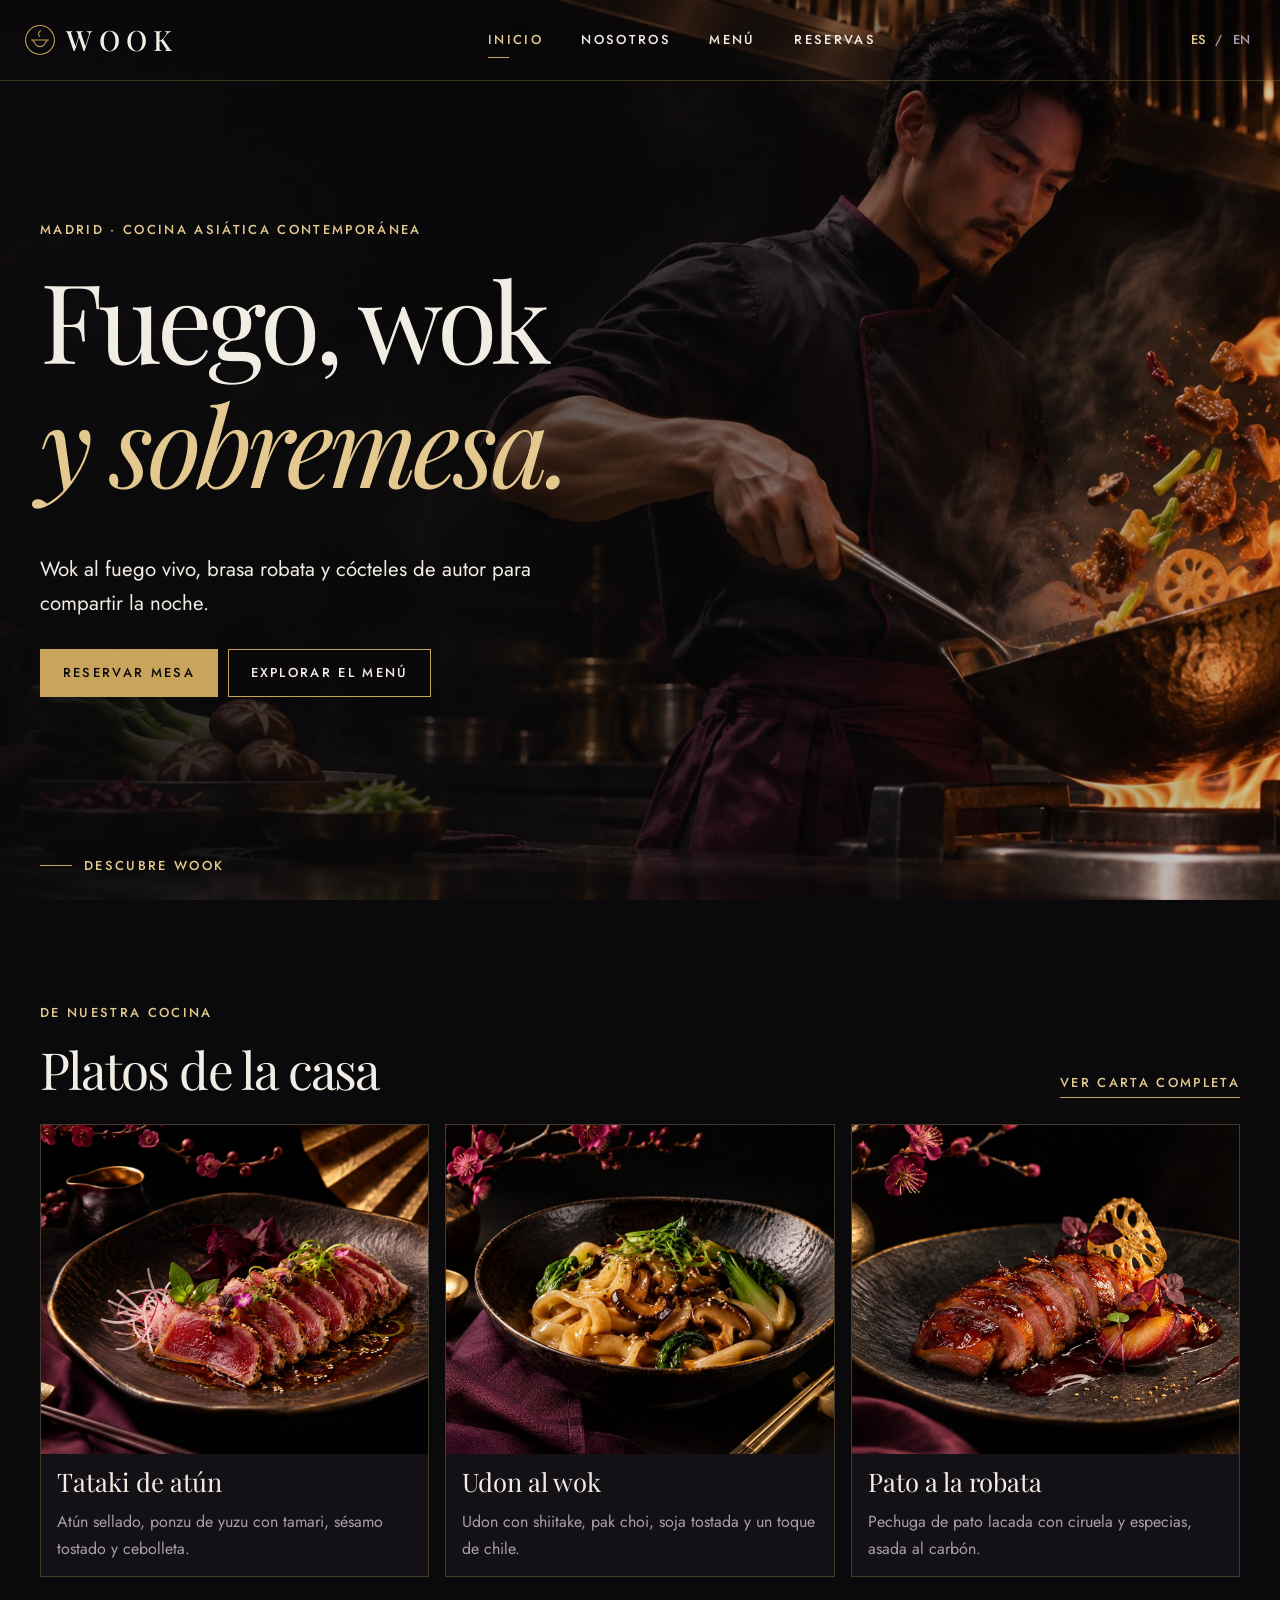
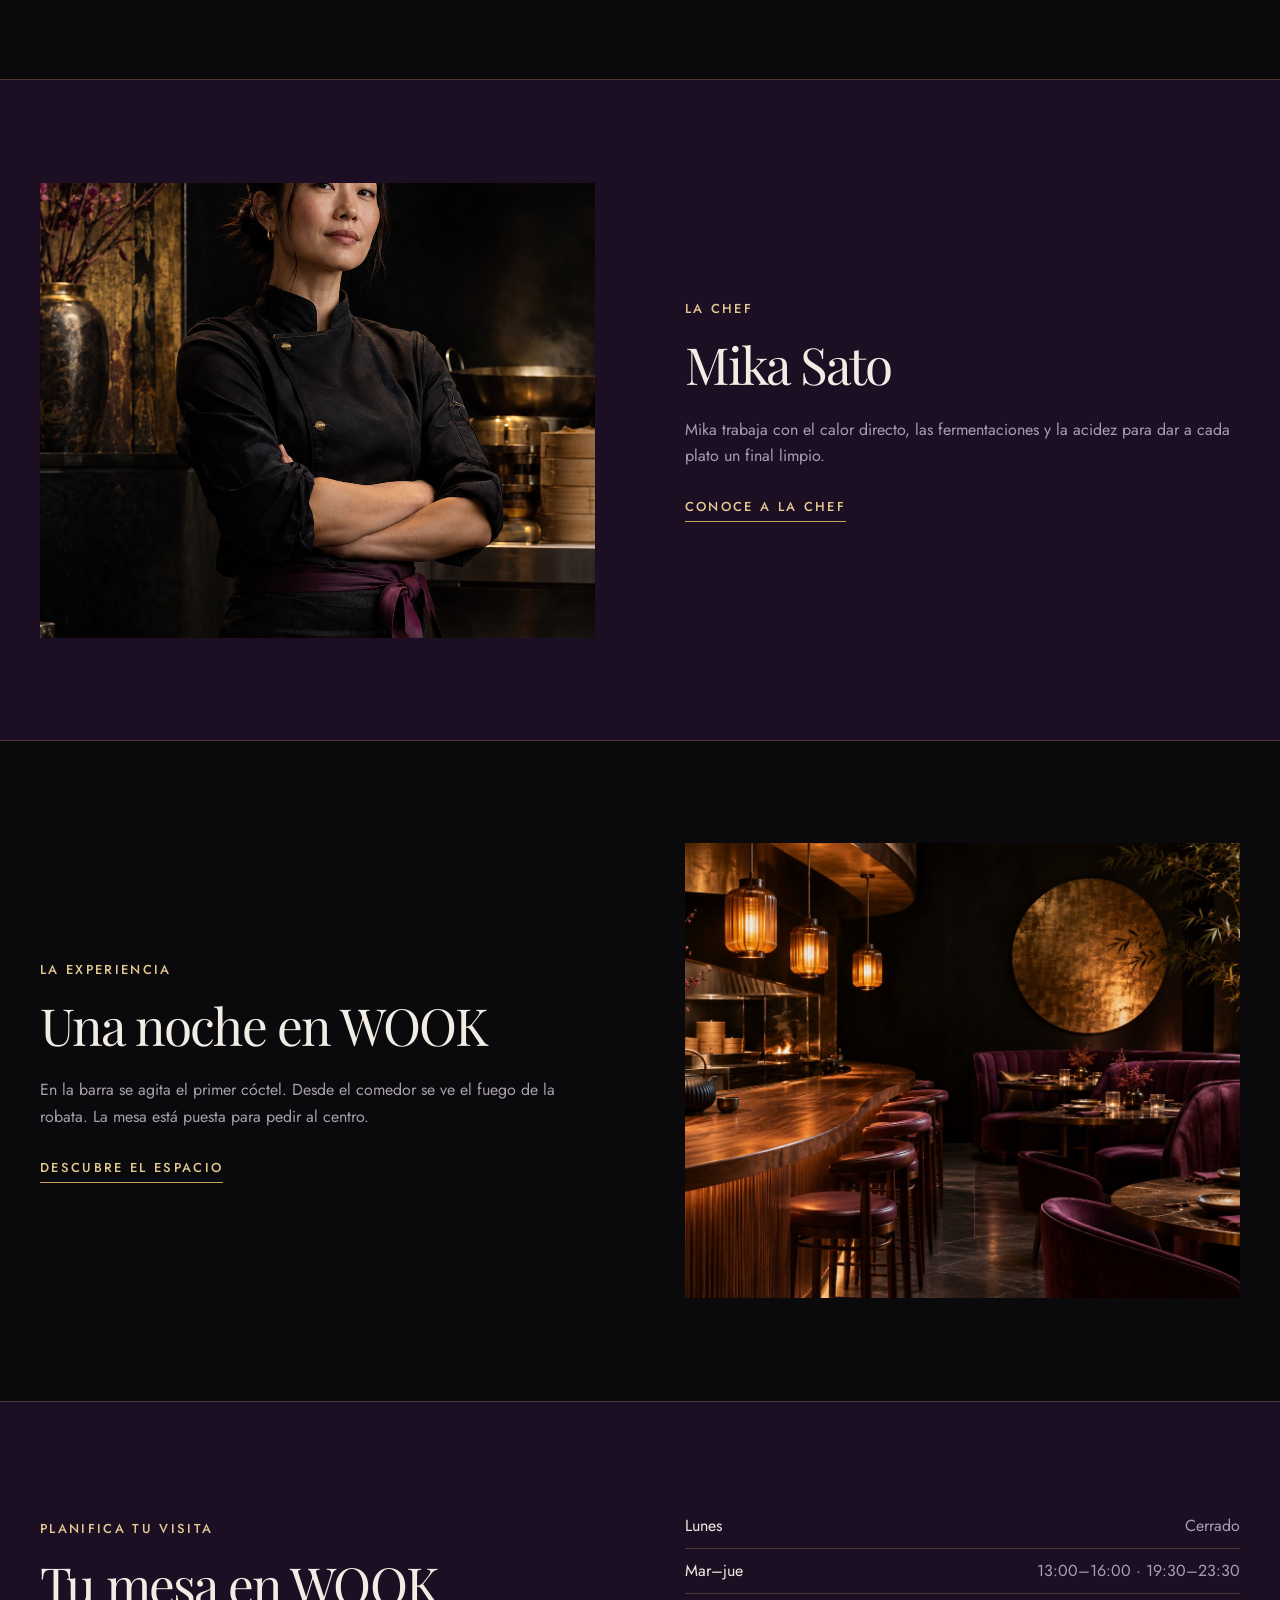
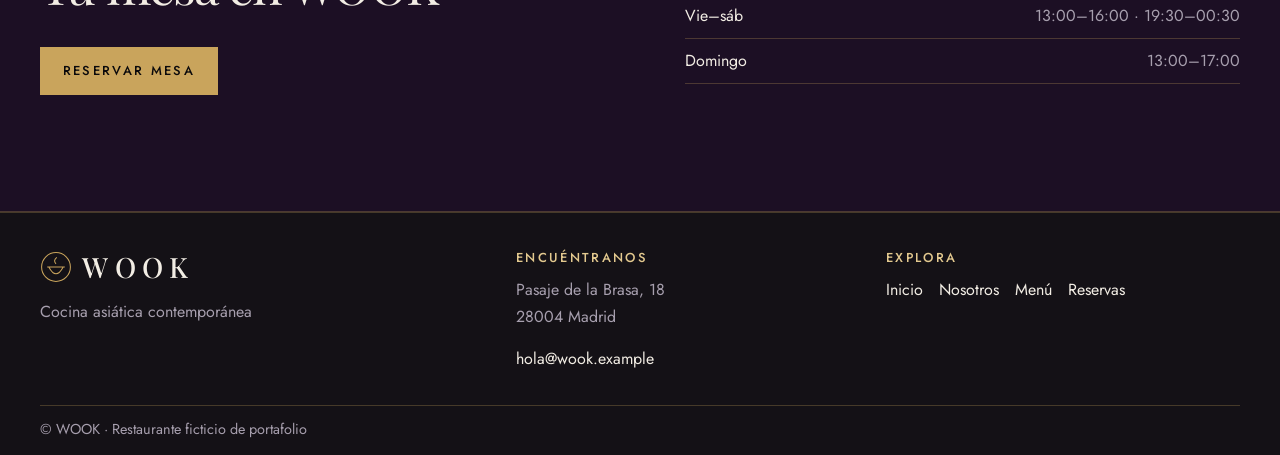
==== index.html @ 29e49cdd "Primera versión del sitio WOOK Co-Authored-By: Claude Opus 5.5 <noreply@anthropic.com>" ====
<!doctype html>
<html lang="es">
<head>
<meta charset="utf-8">
<meta name="viewport" content="width=device-width, initial-scale=1">
<title>WOOK | Cocina asiática contemporánea</title>
<meta name="description" content="Cocina asiática contemporánea de autor en Madrid. Wok, brasa y cócteles.">
<meta name="description-en" content="Contemporary Asian dining in Madrid. Live-fire wok, robata and signature cocktails.">
<meta name="title-en" content="WOOK | Contemporary Asian Dining">
<link rel="stylesheet" href="https://fonts.googleapis.com/css2?family=Jost:wght@300;400;500&family=Playfair+Display:ital,wght@0,400;0,500;1,400&display=swap">
<link rel="stylesheet" href="css/styles.css">
<script defer src="js/i18n.js"></script>
<script defer src="js/menu-data.js"></script>
<script defer src="js/main.js"></script>

</head>
<body class="page-index">
<a href="#main" class="skip-link" data-en="Skip to content">Saltar al contenido</a>
<header class="site-header"><div class="header-inner"><a class="brand" href="index.html" aria-label="WOOK — Inicio" data-en-aria-label="WOOK — Home"><svg viewBox="0 0 40 40" aria-hidden="true"><circle cx="20" cy="20" r="18"/><path d="M9 20h22m-20 0q9 17 18 0m-9-4q-4-4 1-8"/></svg>WOOK</a>
<button type="button" class="nav-toggle" aria-controls="main-nav" aria-expanded="false" data-en="Menu">Menú</button>
<nav id="main-nav" aria-label="Navegación principal" data-en-aria-label="Main navigation"><a href="index.html" aria-current="page" data-en="Home">Inicio</a><a href="nosotros.html" data-en="About">Nosotros</a><a href="menu.html" data-en="Menu">Menú</a><a href="reservas.html" data-en="Reservations">Reservas</a></nav>
<div class="lang" role="group" aria-label="Idioma" data-en-aria-label="Language"><button type="button" data-lang="es" aria-label="Español">ES</button><span aria-hidden="true">/</span><button type="button" data-lang="en" aria-label="English">EN</button></div>
</div></header>
<main id="main"><section class="hero">
<img class="hero-image" src="assets/img/hero.jpg" alt="Llamas sobre un wok en una cocina oscura" data-en-alt="Flames rising from a wok in a dark kitchen" fetchpriority="high">
<div class="wrap hero-inner"><p class="eyebrow" data-en="Madrid · Contemporary Asian dining">Madrid · Cocina asiática contemporánea</p>
<h1><span data-en="Fire, wok">Fuego, wok</span><br><em><span data-en="and a night to linger.">y sobremesa.</span></em></h1>
<p class="lede" data-en="Live-fire wok cooking, robata charcoal and signature cocktails for a night worth sharing.">Wok al fuego vivo, brasa robata y cócteles de autor para compartir la noche.</p>
<div class="actions"><a href="reservas.html" class="button" data-en="Book a table">Reservar mesa</a><a href="menu.html" class="button outline" data-en="Explore the menu">Explorar el menú</a></div>
</div><div class="wrap hero-bottom"><span aria-hidden="true"></span><a href="#firma" class="" data-en="Discover WOOK">Descubre WOOK</a></div></section>
<section id="firma" class="wrap section"><div class="section-heading reveal"><div><p class="eyebrow" data-en="From our kitchen">De nuestra cocina</p><h2 data-en="Signature dishes">Platos de la casa</h2></div><a href="menu.html" class="text-link" data-en="View the full menu">Ver carta completa</a></div>
<div id="signatures" class="cards"><article><img src="assets/img/atun.jpg" alt="Tataki de atún" data-en-alt="Tuna tataki" loading="lazy"><h3 data-en="Tuna tataki">Tataki de atún</h3></article><article><img src="assets/img/wok.jpg" alt="Udon al wok" data-en-alt="Wok-fried udon" loading="lazy"><h3 data-en="Wok-fried udon">Udon al wok</h3></article><article><img src="assets/img/pato.jpg" alt="Pato a la robata" data-en-alt="Robata duck" loading="lazy"><h3 data-en="Robata duck">Pato a la robata</h3></article></div></section>
<section class="band plum"><div class="wrap split reveal"><img src="assets/img/chef.jpg" alt="La chef Mika Sato en su cocina" data-en-alt="Chef Mika Sato in her kitchen" loading="lazy"><div><p class="eyebrow" data-en="The chef">La chef</p><h2 data-en="Mika Sato">Mika Sato</h2><p data-en="Mika works with direct heat, fermentation and acidity to give each dish a clean finish.">Mika trabaja con el calor directo, las fermentaciones y la acidez para dar a cada plato un final limpio.</p><a href="nosotros.html#chef" class="text-link" data-en="Meet the chef">Conoce a la chef</a></div></div></section>
<section class="band reverse"><div class="wrap split reveal"><img src="assets/img/interior.jpg" alt="Comedor WOOK iluminado en tonos ámbar" data-en-alt="WOOK dining room in amber light" loading="lazy"><div><p class="eyebrow" data-en="The experience">La experiencia</p><h2 data-en="An evening at WOOK">Una noche en WOOK</h2><p data-en="The first cocktails are shaken at the bar. From the dining room you can see the robata fire. The table is set for sharing.">En la barra se agita el primer cóctel. Desde el comedor se ve el fuego de la robata. La mesa está puesta para pedir al centro.</p><a href="nosotros.html#espacio" class="text-link" data-en="Explore the space">Descubre el espacio</a></div></div></section>
<section class="band plum visit-band"><div class="wrap split reveal"><div><p class="eyebrow" data-en="Plan your visit">Planifica tu visita</p><h2 data-en="Your table at WOOK">Tu mesa en WOOK</h2><a href="reservas.html" class="button" data-en="Book a table">Reservar mesa</a></div><dl class="hours"><div><dt data-en="Monday">Lunes</dt><dd data-en="Closed">Cerrado</dd></div><div><dt data-en="Tue–Thu">Mar–jue</dt><dd>13:00–16:00 · 19:30–23:30</dd></div><div><dt data-en="Fri–Sat">Vie–sáb</dt><dd>13:00–16:00 · 19:30–00:30</dd></div><div><dt data-en="Sunday">Domingo</dt><dd>13:00–17:00</dd></div></dl></div></section></main>
<footer><div class="wrap footer-grid"><div><a class="brand" href="index.html" aria-label="WOOK — Inicio" data-en-aria-label="WOOK — Home"><svg viewBox="0 0 40 40" aria-hidden="true"><circle cx="20" cy="20" r="18"/><path d="M9 20h22m-20 0q9 17 18 0m-9-4q-4-4 1-8"/></svg>WOOK</a><p data-en="Contemporary Asian dining">Cocina asiática contemporánea</p></div><div><h2 data-en="Find us">Encuéntranos</h2><p>Pasaje de la Brasa, 18<br>28004 Madrid</p><a href="mailto:hola@wook.example">hola@wook.example</a></div><div><h2 data-en="Explore">Explora</h2><nav aria-label="Enlaces del pie" data-en-aria-label="Footer links"><a href="index.html" data-en="Home">Inicio</a><a href="nosotros.html" data-en="About">Nosotros</a><a href="menu.html" data-en="Menu">Menú</a><a href="reservas.html" data-en="Reservations">Reservas</a></nav></div></div><div class="wrap footer-note"><span data-en="© WOOK · Fictional restaurant portfolio">© WOOK · Restaurante ficticio de portafolio</span></div></footer>
</body>
</html>
---- css/styles.css ----
:root {
  --black: #0A090B; --ink: #141116; --plum: #2B1636; --plum-deep: #1C0F24;
  --gold: #C9A45C; --gold-soft: #E3C98F; --ivory: #F2EDE4; --muted: #A79FAE;
  --line: rgba(201,164,92,.28); --header: 80px;
  --display: "Playfair Display", Georgia, serif; --body: Jost, system-ui, sans-serif;
}
*, *::before, *::after { box-sizing: border-box; }
html { scroll-padding-top: calc(var(--header) + 1rem); }
body { margin: 0; background: var(--black); color: var(--ivory); font: 400 1rem/1.65 var(--body); }
h1,h2,h3 { font: 400 1em/1.12 var(--display); margin: 0 0 .45em; }
h1 { font-size: clamp(3rem, 8vw, 7rem); letter-spacing: -.045em; }
h2 { font-size: clamp(2rem, 4vw, 3.7rem); letter-spacing: -.035em; }
h3 { font-size: clamp(1.3rem, 2vw, 1.8rem); }
p { margin: 0 0 1rem; color: var(--muted); }
a { color: inherit; text-decoration: none; }
a:hover { color: var(--gold-soft); }
button, input, select, textarea { font: inherit; }
button { cursor: pointer; }
button:disabled { cursor: default; }
:focus-visible { outline: 2px solid var(--gold-soft); outline-offset: 4px; }
img, svg { display: block; max-width: 100%; }
img { width: 100%; object-fit: cover; }
[hidden] { display: none !important; }
.wrap { width: min(100% - 3rem, 1200px); margin-inline: auto; }
.section, .band { padding-block: clamp(3.25rem, 8vw, 7rem); }
.plum { background: var(--plum-deep); border-block: 1px solid var(--line); }
.eyebrow, .button, .text-link, .hero-bottom, .site-header nav, .nav-toggle, .lang, .menu-nav, footer h2 {
  font-family: var(--body); font-size: .81rem; font-weight: 500; letter-spacing: .18em; text-transform: uppercase;
}
.eyebrow { color: var(--gold-soft); margin-bottom: 1.05rem; }
.lede { max-width: 34rem; font-size: clamp(1.06rem, 2vw, 1.28rem); }
.small { font-size: .85rem; }
.skip-link { position: fixed; top: .5rem; left: .5rem; z-index: 20; background: var(--black); padding: .5rem 1rem; transform: translateY(-150%); }
.skip-link:focus { transform: none; }
.site-header { position: fixed; inset: 0 0 auto; z-index: 10; border-bottom: 1px solid var(--line); background: var(--black); transition: background .25s; }
.page-index .site-header:not(.scrolled):not(.nav-open) { background: rgba(10,9,11,.18); }
.header-inner { width: min(100% - 3rem, 1320px); min-height: var(--header); margin: auto; display: flex; align-items: center; justify-content: space-between; gap: 1rem; }
.brand { font: 500 1.75rem/1 var(--display); letter-spacing: .22em; display: inline-flex; align-items: center; gap: .65rem; white-space: nowrap; }
.brand svg { width: 2rem; height: 2rem; fill: none; stroke: var(--gold); stroke-width: 1.3; }
.site-header nav { display: flex; gap: clamp(1rem, 3vw, 2.8rem); }
.site-header nav a { color: var(--ivory); position: relative; }
.site-header nav a:hover, .site-header nav a[aria-current] { color: var(--gold-soft); }
.site-header nav a[aria-current]::after { content: ""; position: absolute; bottom: -.45rem; left: 0; width: 1.3rem; border-bottom: 1px solid var(--gold); }
.lang { display: flex; align-items: center; gap: .2rem; color: var(--muted); }
.lang button, .nav-toggle { border: 0; padding: .35rem; background: transparent; color: var(--muted); }
.lang button[aria-pressed=true], .nav-toggle { color: var(--gold-soft); }
.nav-toggle { display: none; }
.button { display: inline-flex; justify-content: center; align-items: center; text-align: center; min-height: 48px; padding: .75rem 1.35rem; border: 1px solid var(--gold); background: var(--gold); color: var(--black); }
.button:hover { background: var(--gold-soft); color: var(--black); }
.button.outline { color: var(--ivory); background: rgba(10,9,11,.32); }
.button.outline:hover { color: var(--black); background: var(--gold-soft); }
.text-link { display: inline-block; padding-bottom: .25rem; border-bottom: 1px solid var(--gold); color: var(--gold-soft); }
.hero { min-height: 100vh; min-height: 100svh; position: relative; display: grid; align-items: center; isolation: isolate; padding-block: calc(var(--header) + 2rem) 6rem; background: var(--ink); }
.hero-image, .hero::after { position: absolute; inset: 0; width: 100%; height: 100%; z-index: -2; }
.hero-image { object-position: 65% center; }
.hero::after { content: ""; z-index: -1; background: linear-gradient(90deg, rgba(10,9,11,.92), rgba(10,9,11,.70) 35%, rgba(10,9,11,.18) 100%); }
.hero h1 { font-size: clamp(3.4rem, 8.6vw, 8.2rem); }
.hero em { font-weight: 400; color: var(--gold-soft); }
.hero .lede { color: var(--ivory); }
.actions { display: flex; flex-wrap: wrap; gap: .65rem; margin-top: 1.75rem; }
.hero-bottom { position: absolute; inset: auto 0 1.5rem; display: flex; align-items: center; gap: .75rem; color: var(--gold-soft); }
.hero-bottom span { width: 2rem; border-top: 1px solid var(--gold); }
.section-heading { display: flex; justify-content: space-between; align-items: end; flex-wrap: wrap; gap: 1rem; margin-bottom: 1.65rem; }
.section-heading h2 { margin-bottom: 0; }
.cards { display: grid; grid-template-columns: repeat(3, minmax(0, 1fr)); gap: 1rem; }
.cards article { background: var(--ink); border: 1px solid var(--line); }
.cards img { aspect-ratio: 1.18; }
.cards h3, .cards p { margin: .85rem 1rem; }
.split { display: grid; grid-template-columns: repeat(2, minmax(0, 1fr)); align-items: center; gap: clamp(1.5rem, 7vw, 7rem); }
.split img { aspect-ratio: 1.22; object-position: center 38%; }
.reverse .split img { order: 1; }
.split .text-link, .split .button { margin-top: .65rem; }
.hours { margin: 0 0 1.5rem; }
.hours div { display: flex; justify-content: space-between; flex-wrap: wrap; gap: .25rem 1rem; padding: .55rem 0; border-bottom: 1px solid var(--line); }
.hours dd { margin: 0; color: var(--muted); }
.page-head { text-align: center; padding-block: calc(var(--header) + clamp(3rem, 7vw, 6rem)) clamp(2rem, 5vw, 4.5rem); }
.page-head .lede { margin-inline: auto; }
.ornament { display: inline-block; width: 6rem; border-top: 1px solid var(--line); position: relative; }
.ornament::after { content: ""; position: absolute; top: -4px; left: calc(50% - 4px); width: 8px; height: 8px; border: 1px solid var(--gold); background: var(--black); transform: rotate(45deg); }
.story { max-width: 760px; border-top: 1px solid var(--line); }
.story h3 { margin-top: 1.75rem; }
address { font-style: normal; overflow-wrap: anywhere; }
.map { border: 1px solid var(--line); background: var(--ink); }
.map svg { width: 100%; }
.menu-nav { position: sticky; top: var(--header); z-index: 5; background: var(--ink); border-block: 1px solid var(--line); display: flex; justify-content: safe center; gap: 1.35rem; overflow-x: auto; padding: .85rem 1rem; }
.menu-nav a { flex: none; white-space: nowrap; }
.menu-body section { scroll-margin-top: 3rem; padding-block: 2.2rem; border-top: 1px solid var(--line); }
.menu-body { padding-bottom: 3rem; }
.tasting { display: flex; justify-content: space-between; align-items: center; gap: 1rem; margin-block: 2rem; background: var(--plum); border: 1px solid var(--line); padding: clamp(1.25rem, 4vw, 3rem); }
.tasting-price { white-space: nowrap; text-align: center; color: var(--muted); }
.tasting-price strong { display: block; font: 400 clamp(1.8rem, 5vw, 3rem)/1.2 var(--display); color: var(--gold-soft); }
.menu-grid { display: grid; grid-template-columns: repeat(2, minmax(0, 1fr)); gap: 1rem; }
.dish { background: var(--ink); border: 1px solid var(--line); min-width: 0; }
.dish img { aspect-ratio: 2.35; }
.dish-info { padding: 1rem; }
.dish-top { display: flex; justify-content: space-between; gap: .6rem; align-items: baseline; }
.dish-top strong { color: var(--gold-soft); white-space: nowrap; font-weight: 500; }
.legend, .tags, .times { display: flex; flex-wrap: wrap; gap: .5rem; }
.legend { color: var(--muted); margin-block: 1rem; }
.tag { display: inline-block; font-size: .82rem; border: 1px solid var(--line); padding: .12rem .48rem; color: var(--gold-soft); }
.booking { padding-top: 0; display: grid; grid-template-columns: minmax(0, 1.6fr) minmax(0, 1fr); gap: 1rem; align-items: start; }
.demo, .booking noscript { grid-column: 1 / -1; background: var(--plum); border: 1px solid var(--line); padding: .75rem 1rem; color: var(--gold-soft); }
.booking-form { display: grid; gap: 1rem; }
.panel { padding: clamp(.85rem, 3vw, 1.75rem); background: var(--ink); border: 1px solid var(--line); }
.panel h2 { font-size: clamp(1.5rem, 3vw, 2.5rem); }
.summary { position: sticky; top: calc(var(--header) + 1rem); }
.summary dl { display: grid; grid-template-columns: auto 1fr; gap: .5rem 1rem; }
.summary dd { margin: 0; color: var(--gold-soft); }
.calendar-head { display: grid; grid-template-columns: 2.4rem 1fr 2.4rem; align-items: center; margin-block: .8rem; gap: .5rem; }
.calendar-head h3 { text-align: center; margin: 0; }
.calendar-head button, .day, .time { color: var(--ivory); border: 1px solid var(--line); background: transparent; min-height: 38px; }
.calendar-head button { font-size: 1.45rem; line-height: 1; }
.calendar-head button:disabled { opacity: .45; }
.calendar-row { display: grid; grid-template-columns: repeat(7,minmax(0,1fr)); gap: .25rem; text-align: center; margin-bottom: .25rem; }
.weekday { font-size: .86rem; color: var(--muted); }
.day { width: 100%; padding: 0; line-height: 1; font-variant-numeric: tabular-nums; }
.day[aria-disabled=true] { color: var(--muted); cursor: default; }
.day.closed { text-decoration: line-through; }
.day.full { background: var(--plum); }
.day.outside { color: #87808b; border-color: transparent; }
.day:not([aria-disabled=true]):hover, .time:hover, .calendar-head button:not(:disabled):hover { border-color: var(--gold-soft); }
.day.selected, .time[aria-pressed=true] { background: var(--gold); color: var(--black); }
.time { padding-inline: .58rem; }
.calendar-key { display: inline-flex; align-items: center; gap: .4rem; font-size: .88rem; }
.calendar-key::before { content: ""; width: .7rem; height: .7rem; border: 1px solid var(--line); }
.calendar-key.closed::before { background: linear-gradient(0deg, transparent 40%, var(--muted) 40% 60%, transparent 60%); }
.calendar-key.full::before { background: var(--plum); }
fieldset { margin: 1rem 0; border: 1px solid var(--line); padding: 1rem; min-width: 0; }
/* Legend dentro del recuadro, sin cortar el borde */
fieldset > legend { float: left; width: 100%; padding: 0; margin-bottom: .75rem; }
fieldset > legend + * { clear: both; }
fieldset p { margin: 0; }
label { display: grid; gap: .3rem; margin-top: .8rem; }
input, select, textarea { width: 100%; padding: .55rem .65rem; color: var(--ivory); background: var(--black); color-scheme: dark; border: 1px solid var(--line); border-radius: 0; }
textarea { resize: vertical; }
input::placeholder, textarea::placeholder { color: var(--muted); opacity: 1; }
select { appearance: none; padding-right: 2rem; background: linear-gradient(45deg, transparent 50%, var(--gold) 50%) right 15px center / 5px 5px no-repeat, linear-gradient(135deg, var(--gold) 50%, transparent 50%) right 10px center / 5px 5px no-repeat, var(--black); }
.error, [aria-invalid=true] { border: 1px solid #f5a9a3; }
.error { padding: .6rem .8rem; margin: 0; color: #f5a9a3; }
#confirmation { border-top: 1px solid var(--line); padding-top: 1rem; }
#confirmation strong { color: var(--gold-soft); }
footer { border-top: 1px solid var(--line); background: var(--ink); padding-top: 2.4rem; }
.footer-grid { display: grid; grid-template-columns: 1.3fr 1fr 1fr; gap: 1rem; }
.footer-grid p { margin-top: .45rem; }
.footer-grid nav { display: flex; flex-wrap: wrap; gap: .2rem 1rem; }
footer h2 { color: var(--gold-soft); margin-bottom: .75rem; }
.footer-note { border-top: 1px solid var(--line); margin-top: 2rem; padding-block: .8rem; color: var(--muted); font-size: .9rem; }
.reveal.entered { animation: rise .65s ease-out both; }
@keyframes rise { from { opacity: .6; transform: translateY(12px); } to { opacity: 1; transform: none; } }
@media (max-width: 740px) {
  :root { --header: 66px; }
  .wrap, .header-inner { width: calc(100% - 2rem); }
  .header-inner { gap: .6rem; }
  .brand { font-size: 1.4rem; }
  .brand svg { width: 1.65rem; height: 1.65rem; }
  .site-header nav { flex-wrap: wrap; gap: .5rem 1rem; }
  .js .nav-toggle { display: inline-block; margin-left: auto; }
  .js .site-header nav { display: none; position: absolute; top: 100%; left: 0; right: 0; background: var(--black); padding: 1.25rem 1rem; border-bottom: 1px solid var(--line); }
  .js .site-header.nav-open nav { display: flex; flex-direction: column; }
  .js .site-header.nav-open nav a { padding-block: .35rem; align-self: start; }
  .split, .booking { grid-template-columns: minmax(0, 1fr); }
  .reverse .split img { order: 0; }
  .summary { position: static; }
  .footer-grid { grid-template-columns: 1fr 1fr; }
  .footer-grid > :first-child { grid-column: 1 / -1; }
}
@media (max-width: 510px) {
  .cards, .menu-grid { grid-template-columns: minmax(0, 1fr); }
  .cards img { aspect-ratio: 1.65; }
  .hero::after { background: rgba(10,9,11,.60); }
  .tasting { align-items: flex-start; flex-direction: column; }
  .tasting-price { text-align: left; }
  .footer-grid { grid-template-columns: 1fr; }
  .header-inner:not(.js .header-inner) { flex-wrap: wrap; }
}
@media (prefers-reduced-motion: reduce) {
  *, *::before, *::after { animation: none !important; transition: none !important; }
}
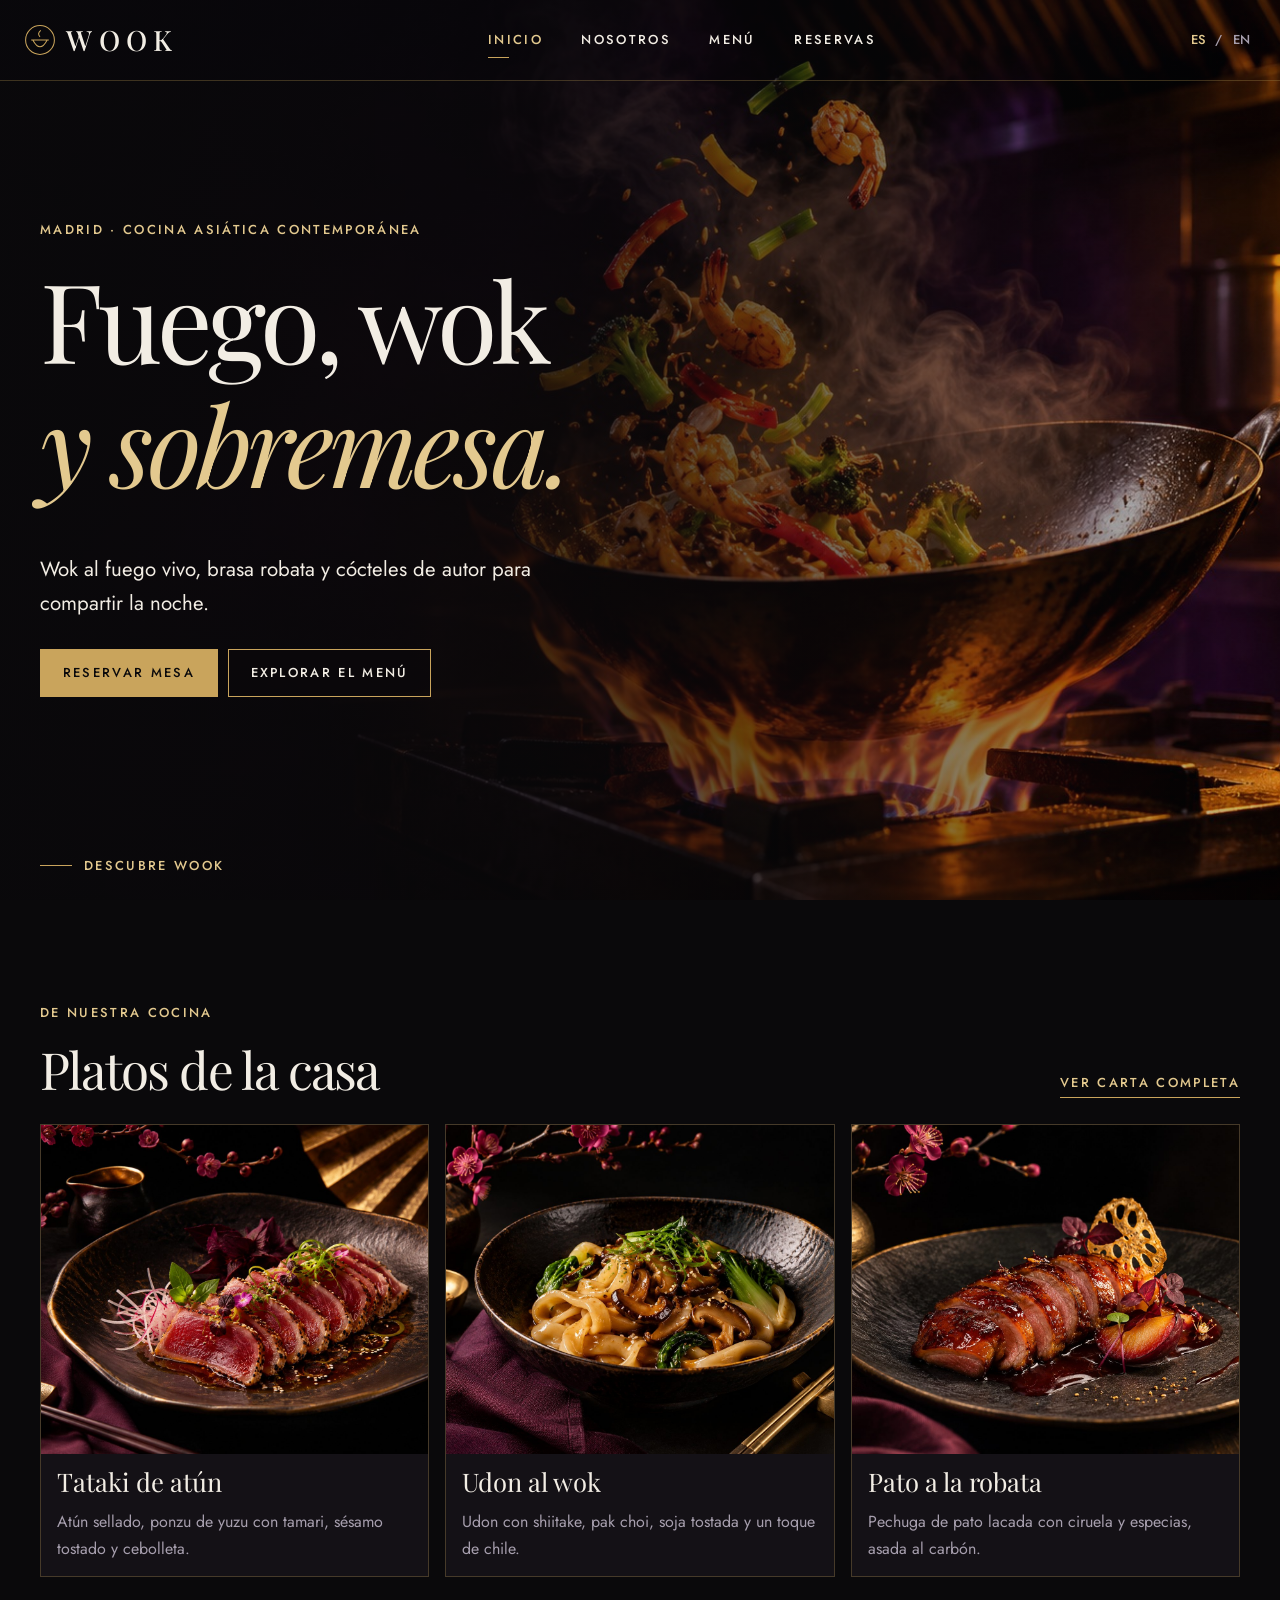
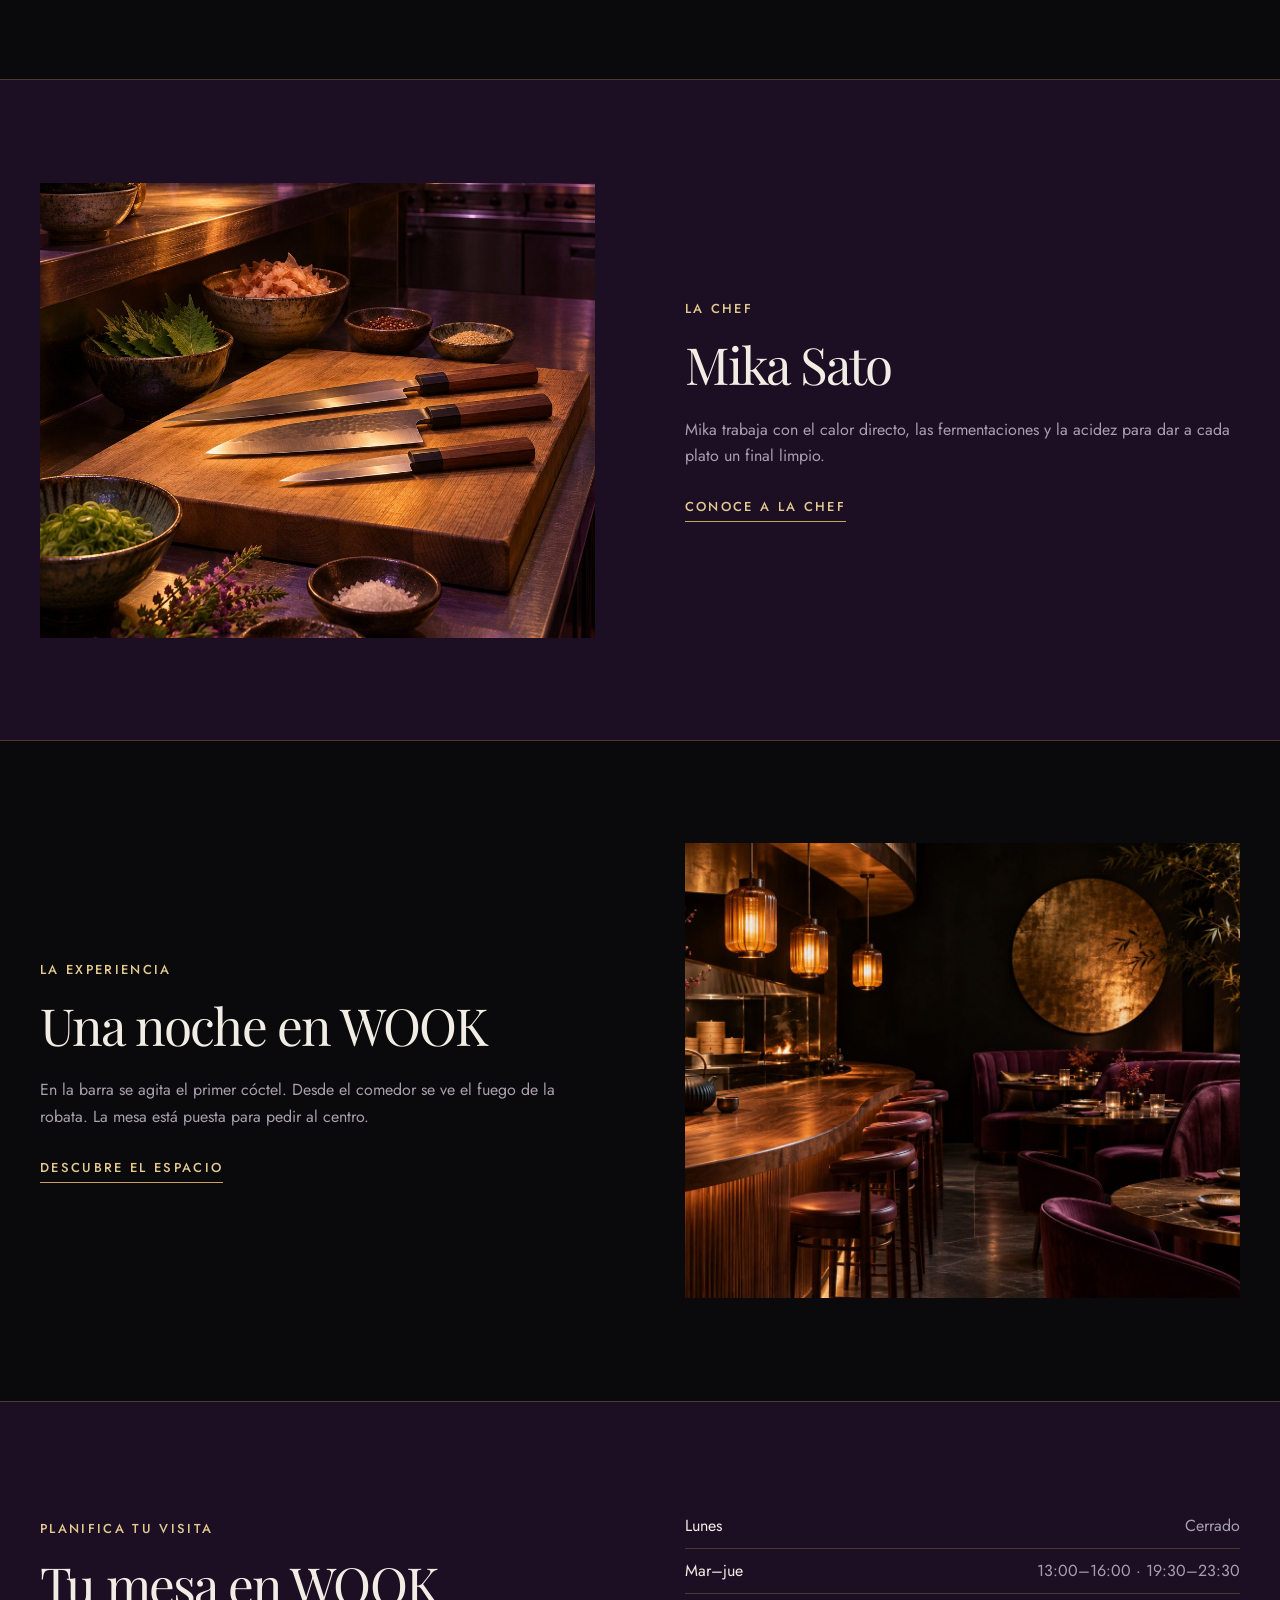
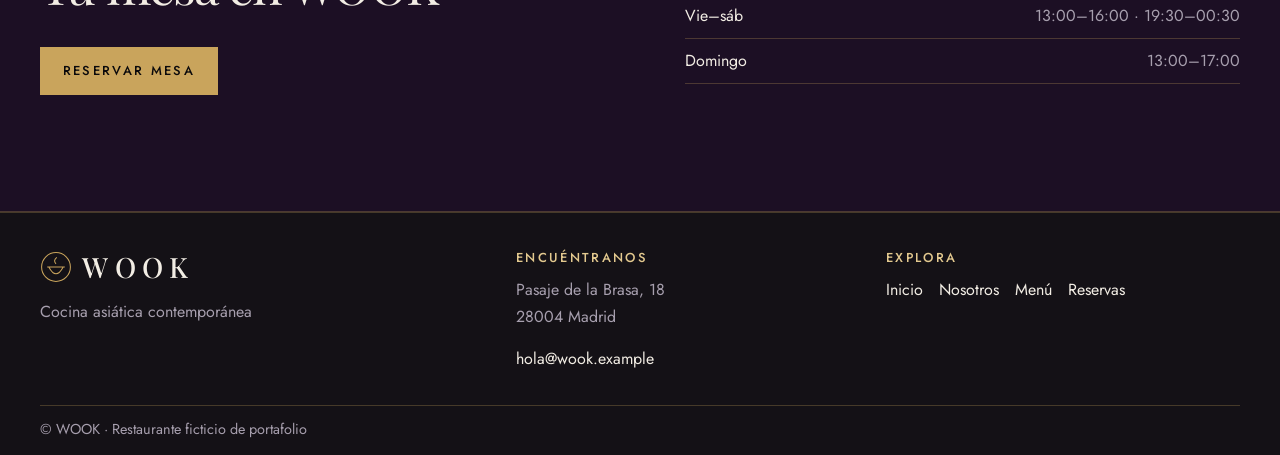
==== commit 79d5be07: "Sustituir imágenes con personas por imágenes de cocina Co-Authored-By: Claude Opus 5.5 <noreply@anth" ====
--- a/index.html
+++ b/index.html
@@ -22,7 +22,7 @@
 <div class="lang" role="group" aria-label="Idioma" data-en-aria-label="Language"><button type="button" data-lang="es" aria-label="Español">ES</button><span aria-hidden="true">/</span><button type="button" data-lang="en" aria-label="English">EN</button></div>
 </div></header>
 <main id="main"><section class="hero">
-<img class="hero-image" src="assets/img/hero.jpg" alt="Llamas sobre un wok en una cocina oscura" data-en-alt="Flames rising from a wok in a dark kitchen" fetchpriority="high">
+<img class="hero-image" src="assets/img/hero-fuego.jpg" alt="Wok de hierro sobre llamas, con verduras y gambas en el aire entre el vapor" data-en-alt="Iron wok over flames, with vegetables and shrimp tossed through steam" fetchpriority="high">
 <div class="wrap hero-inner"><p class="eyebrow" data-en="Madrid · Contemporary Asian dining">Madrid · Cocina asiática contemporánea</p>
 <h1><span data-en="Fire, wok">Fuego, wok</span><br><em><span data-en="and a night to linger.">y sobremesa.</span></em></h1>
 <p class="lede" data-en="Live-fire wok cooking, robata charcoal and signature cocktails for a night worth sharing.">Wok al fuego vivo, brasa robata y cócteles de autor para compartir la noche.</p>
@@ -30,7 +30,7 @@
 </div><div class="wrap hero-bottom"><span aria-hidden="true"></span><a href="#firma" class="" data-en="Discover WOOK">Descubre WOOK</a></div></section>
 <section id="firma" class="wrap section"><div class="section-heading reveal"><div><p class="eyebrow" data-en="From our kitchen">De nuestra cocina</p><h2 data-en="Signature dishes">Platos de la casa</h2></div><a href="menu.html" class="text-link" data-en="View the full menu">Ver carta completa</a></div>
 <div id="signatures" class="cards"><article><img src="assets/img/atun.jpg" alt="Tataki de atún" data-en-alt="Tuna tataki" loading="lazy"><h3 data-en="Tuna tataki">Tataki de atún</h3></article><article><img src="assets/img/wok.jpg" alt="Udon al wok" data-en-alt="Wok-fried udon" loading="lazy"><h3 data-en="Wok-fried udon">Udon al wok</h3></article><article><img src="assets/img/pato.jpg" alt="Pato a la robata" data-en-alt="Robata duck" loading="lazy"><h3 data-en="Robata duck">Pato a la robata</h3></article></div></section>
-<section class="band plum"><div class="wrap split reveal"><img src="assets/img/chef.jpg" alt="La chef Mika Sato en su cocina" data-en-alt="Chef Mika Sato in her kitchen" loading="lazy"><div><p class="eyebrow" data-en="The chef">La chef</p><h2 data-en="Mika Sato">Mika Sato</h2><p data-en="Mika works with direct heat, fermentation and acidity to give each dish a clean finish.">Mika trabaja con el calor directo, las fermentaciones y la acidez para dar a cada plato un final limpio.</p><a href="nosotros.html#chef" class="text-link" data-en="Meet the chef">Conoce a la chef</a></div></div></section>
+<section class="band plum"><div class="wrap split reveal"><img class="kitchen-image" src="assets/img/cocina.jpg" alt="Cuchillos japoneses sobre una tabla, con cuencos de cerámica, hierbas y especias" data-en-alt="Japanese knives on a cutting board with ceramic bowls, herbs and spices" loading="lazy"><div><p class="eyebrow" data-en="The chef">La chef</p><h2 data-en="Mika Sato">Mika Sato</h2><p data-en="Mika works with direct heat, fermentation and acidity to give each dish a clean finish.">Mika trabaja con el calor directo, las fermentaciones y la acidez para dar a cada plato un final limpio.</p><a href="nosotros.html#chef" class="text-link" data-en="Meet the chef">Conoce a la chef</a></div></div></section>
 <section class="band reverse"><div class="wrap split reveal"><img src="assets/img/interior.jpg" alt="Comedor WOOK iluminado en tonos ámbar" data-en-alt="WOOK dining room in amber light" loading="lazy"><div><p class="eyebrow" data-en="The experience">La experiencia</p><h2 data-en="An evening at WOOK">Una noche en WOOK</h2><p data-en="The first cocktails are shaken at the bar. From the dining room you can see the robata fire. The table is set for sharing.">En la barra se agita el primer cóctel. Desde el comedor se ve el fuego de la robata. La mesa está puesta para pedir al centro.</p><a href="nosotros.html#espacio" class="text-link" data-en="Explore the space">Descubre el espacio</a></div></div></section>
 <section class="band plum visit-band"><div class="wrap split reveal"><div><p class="eyebrow" data-en="Plan your visit">Planifica tu visita</p><h2 data-en="Your table at WOOK">Tu mesa en WOOK</h2><a href="reservas.html" class="button" data-en="Book a table">Reservar mesa</a></div><dl class="hours"><div><dt data-en="Monday">Lunes</dt><dd data-en="Closed">Cerrado</dd></div><div><dt data-en="Tue–Thu">Mar–jue</dt><dd>13:00–16:00 · 19:30–23:30</dd></div><div><dt data-en="Fri–Sat">Vie–sáb</dt><dd>13:00–16:00 · 19:30–00:30</dd></div><div><dt data-en="Sunday">Domingo</dt><dd>13:00–17:00</dd></div></dl></div></section></main>
 <footer><div class="wrap footer-grid"><div><a class="brand" href="index.html" aria-label="WOOK — Inicio" data-en-aria-label="WOOK — Home"><svg viewBox="0 0 40 40" aria-hidden="true"><circle cx="20" cy="20" r="18"/><path d="M9 20h22m-20 0q9 17 18 0m-9-4q-4-4 1-8"/></svg>WOOK</a><p data-en="Contemporary Asian dining">Cocina asiática contemporánea</p></div><div><h2 data-en="Find us">Encuéntranos</h2><p>Pasaje de la Brasa, 18<br>28004 Madrid</p><a href="mailto:hola@wook.example">hola@wook.example</a></div><div><h2 data-en="Explore">Explora</h2><nav aria-label="Enlaces del pie" data-en-aria-label="Footer links"><a href="index.html" data-en="Home">Inicio</a><a href="nosotros.html" data-en="About">Nosotros</a><a href="menu.html" data-en="Menu">Menú</a><a href="reservas.html" data-en="Reservations">Reservas</a></nav></div></div><div class="wrap footer-note"><span data-en="© WOOK · Fictional restaurant portfolio">© WOOK · Restaurante ficticio de portafolio</span></div></footer>
--- a/css/styles.css
+++ b/css/styles.css
@@ -53,7 +53,7 @@
 .hero { min-height: 100vh; min-height: 100svh; position: relative; display: grid; align-items: center; isolation: isolate; padding-block: calc(var(--header) + 2rem) 6rem; background: var(--ink); }
 .hero-image, .hero::after { position: absolute; inset: 0; width: 100%; height: 100%; z-index: -2; }
 .hero-image { object-position: 65% center; }
-.hero::after { content: ""; z-index: -1; background: linear-gradient(90deg, rgba(10,9,11,.92), rgba(10,9,11,.70) 35%, rgba(10,9,11,.18) 100%); }
+.hero::after { content: ""; z-index: -1; background: linear-gradient(90deg, rgba(10,9,11,.92), rgba(10,9,11,.76) 42%, rgba(10,9,11,.46) 78%, rgba(10,9,11,.18) 100%); }
 .hero h1 { font-size: clamp(3.4rem, 8.6vw, 8.2rem); }
 .hero em { font-weight: 400; color: var(--gold-soft); }
 .hero .lede { color: var(--ivory); }
@@ -68,6 +68,7 @@
 .cards h3, .cards p { margin: .85rem 1rem; }
 .split { display: grid; grid-template-columns: repeat(2, minmax(0, 1fr)); align-items: center; gap: clamp(1.5rem, 7vw, 7rem); }
 .split img { aspect-ratio: 1.22; object-position: center 38%; }
+.split .kitchen-image { object-position: center 75%; }
 .reverse .split img { order: 1; }
 .split .text-link, .split .button { margin-top: .65rem; }
 .hours { margin: 0 0 1.5rem; }
@@ -167,7 +168,7 @@
 @media (max-width: 510px) {
   .cards, .menu-grid { grid-template-columns: minmax(0, 1fr); }
   .cards img { aspect-ratio: 1.65; }
-  .hero::after { background: rgba(10,9,11,.60); }
+  .hero::after { background: rgba(10,9,11,.68); }
   .tasting { align-items: flex-start; flex-direction: column; }
   .tasting-price { text-align: left; }
   .footer-grid { grid-template-columns: 1fr; }
